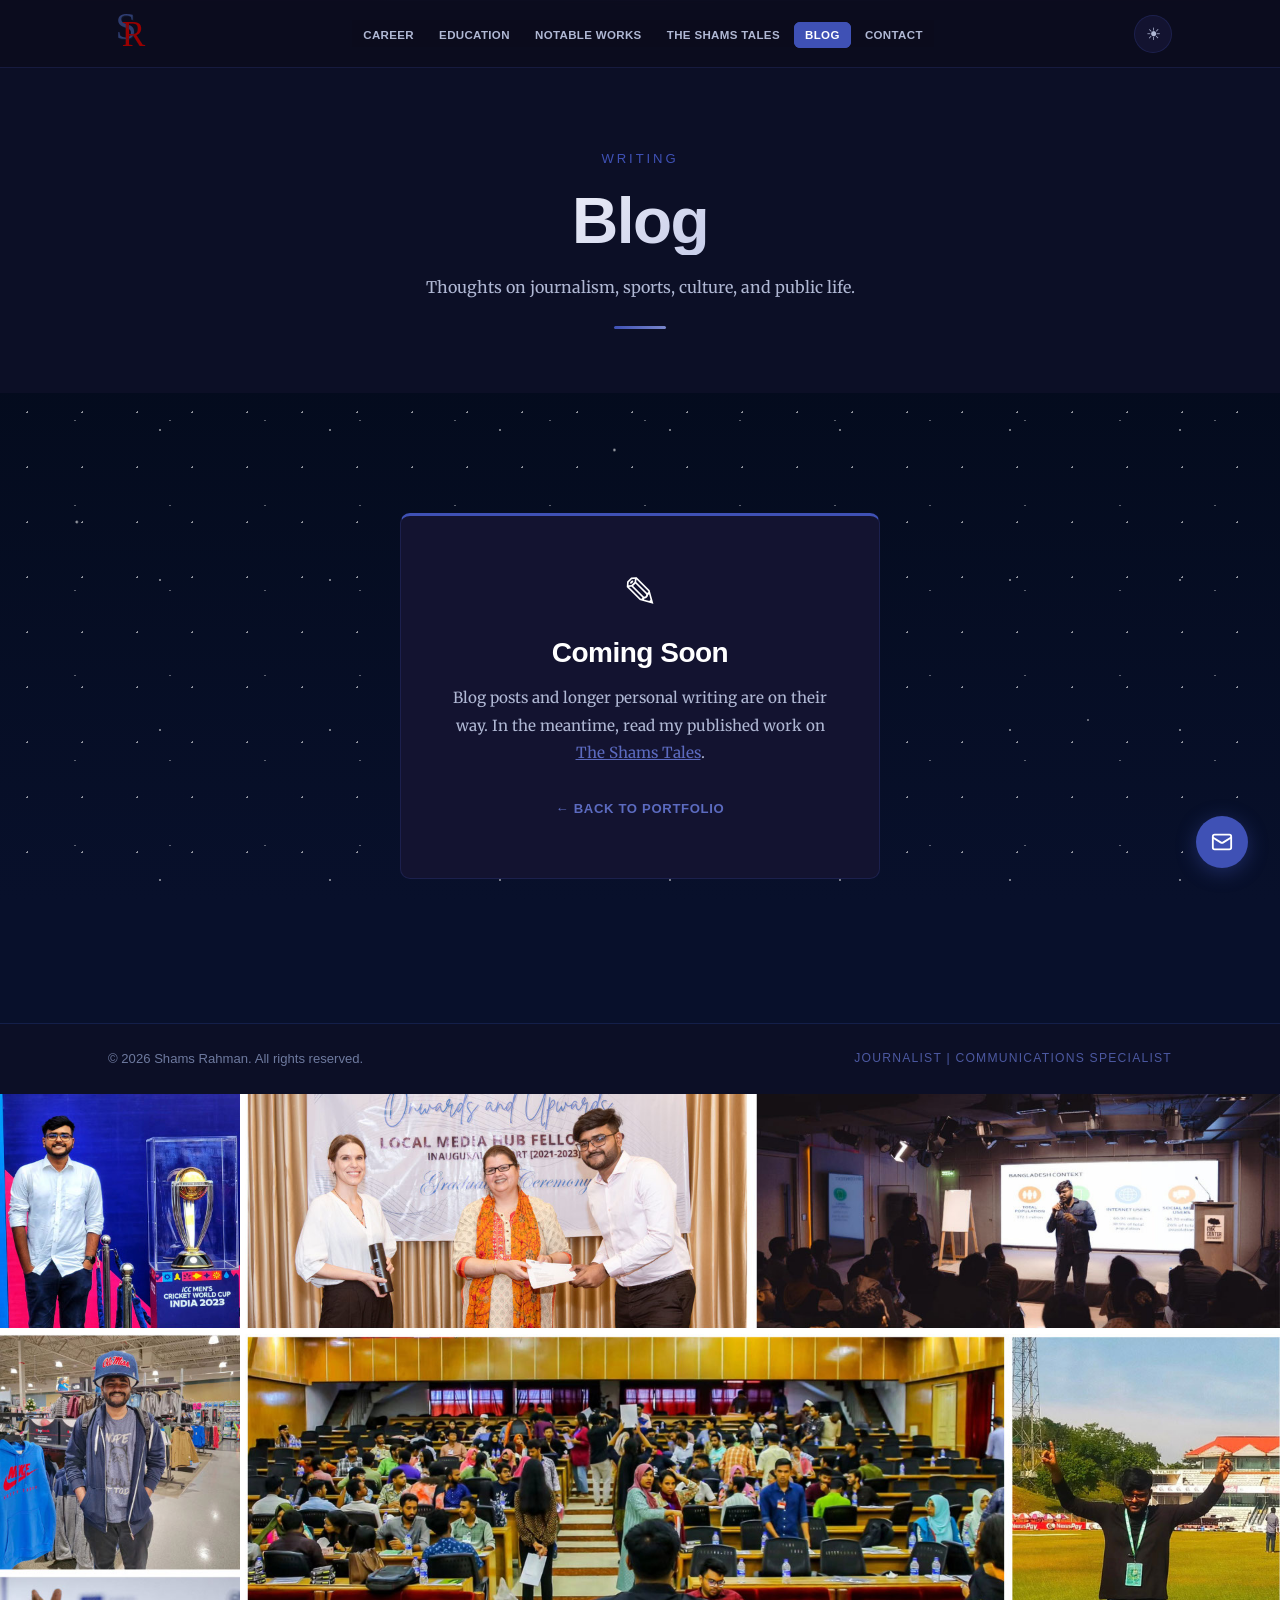
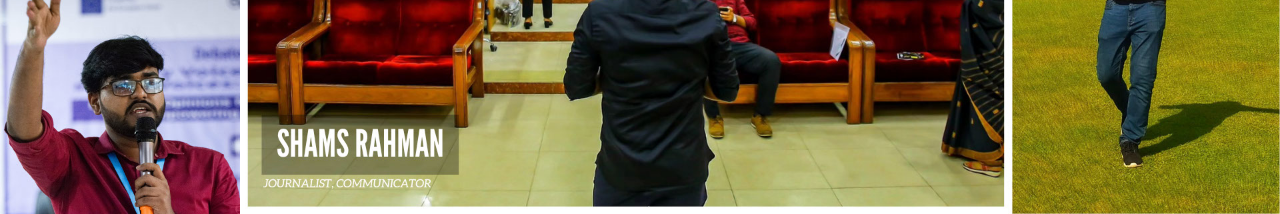
==== blog.html @ b9ab9bfa "Add files via upload" ====
<!DOCTYPE html>
<html lang="en" data-theme="dark">
<head>
  <meta charset="UTF-8" />
  <meta name="viewport" content="width=device-width, initial-scale=1.0" />
  <title>Blog — Shams Rahman</title>
  <link rel="preconnect" href="https://fonts.googleapis.com">
  <link rel="preconnect" href="https://fonts.gstatic.com" crossorigin>
  <link href="https://fonts.googleapis.com/css2?family=Merriweather:ital,wght@0,300;0,400;0,700;0,900;1,400&display=swap" rel="stylesheet">
  <link rel="icon" href="Shams Logo.png" />
  <link rel="stylesheet" href="style.css" />
  <style>
    /* ── Page-specific styles ─────────────────────────────── */
    .page-hero {
      padding:    calc(var(--header-h) + 5rem) 0 4rem;
      text-align: center;
      position:   relative;
    }

    .page-hero__eyebrow {
      font-family:    var(--font-caption);
      font-size:      0.82rem;
      letter-spacing: 0.22em;
      text-transform: uppercase;
      color:          var(--blue);
      margin-bottom:  1.1rem;
    }

    .page-hero__title {
      font-family:    var(--font-heading);
      font-size:      clamp(2.4rem, 5vw, 4rem);
      font-weight:    700;
      letter-spacing: -1.5px;
      line-height:    1.05;
      margin-bottom:  1.1rem;
      background:     linear-gradient(135deg, #ffffff 30%, var(--blue-lighter) 100%);
      -webkit-background-clip: text;
      -webkit-text-fill-color: transparent;
      background-clip: text;
    }
    [data-theme="light"] .page-hero__title {
      background:     linear-gradient(135deg, #0D0E1F 35%, var(--blue-dark) 100%);
      -webkit-background-clip: text;
      -webkit-text-fill-color: transparent;
      background-clip: text;
    }

    .page-hero__sub {
      font-family: var(--font-body);
      font-size:   clamp(0.9rem, 1.4vw, 1rem);
      color:       var(--text-2);
      max-width:   520px;
      margin:      0 auto;
      line-height: 1.85;
    }

    .page-hero__rule {
      width:         52px;
      height:        3px;
      background:    linear-gradient(90deg, var(--blue), var(--blue-lighter));
      border-radius: 2px;
      margin:        1.5rem auto 0;
    }

    /* ── Coming Soon card ─────────────────────────────────── */
    .coming-soon-section {
      padding-bottom: 7rem;
    }

    .coming-soon-wrap {
      display:         flex;
      justify-content: center;
      padding:         2rem 0;
    }

    .coming-soon-card {
      text-align:    center;
      max-width:     480px;
      width:         100%;
      padding:       3.5rem 2.5rem;
      background:    var(--bg-card);
      border:        1px solid var(--border);
      border-top:    3px solid var(--blue);
      border-radius: var(--radius);
      transition:    border-color var(--transition), box-shadow 0.2s;
    }
    .coming-soon-card:hover {
      border-color: var(--border-hover);
      box-shadow:   var(--shadow-blue);
    }

    .coming-soon__icon {
      font-size:     2.6rem;
      display:       block;
      margin-bottom: 1.4rem;
      line-height:   1;
    }

    .coming-soon-card h2 {
      font-family:   var(--font-heading);
      font-size:     1.75rem;
      font-weight:   700;
      letter-spacing: -0.5px;
      color:         var(--text);
      margin-bottom: 0.9rem;
    }

    .coming-soon-card p {
      font-family: var(--font-body);
      font-size:   0.95rem;
      color:       var(--text-2);
      line-height: 1.8;
      margin-bottom: 0;
    }

    .coming-soon__back {
      display:        inline-flex;
      align-items:    center;
      gap:            0.4rem;
      margin-top:     2rem;
      font-family:    var(--font-caption);
      font-size:      0.82rem;
      font-weight:    600;
      letter-spacing: 0.05em;
      text-transform: uppercase;
      color:          var(--blue-light);
      text-decoration: none;
      transition:     color var(--transition), gap 0.2s;
    }
    .coming-soon__back:hover {
      color: var(--blue-lighter);
      gap:   0.65rem;
    }
  </style>
</head>
<body>

  <!-- ══════════════════════════════════════════════════
       HEADER
  ══════════════════════════════════════════════════ -->
  <header class="header" id="header">
    <div class="header__inner">

      <a href="index.html" class="header__logo-link">
        <img src="SRLOGO.svg" alt="Shams Rahman Logo" class="header__logo-img" />
      </a>

      <nav class="nav" id="nav" aria-label="Primary navigation">
        <ul class="nav__list">
          <li><a href="index.html#career"    class="nav__btn">Career</a></li>
          <li><a href="index.html#education" class="nav__btn">Education</a></li>
          <li><a href="index.html#works"     class="nav__btn">Notable works</a></li>
          <li><a href="shams-tales.html"     class="nav__btn">The Shams Tales</a></li>
          <li><a href="blog.html"            class="nav__btn nav__btn--accent">Blog</a></li>
          <li><a href="index.html#contact"   class="nav__btn">Contact</a></li>
        </ul>
      </nav>

      <div class="header__end">
        <button class="theme-toggle" id="themeToggle" aria-label="Toggle light/dark mode">
          <span class="theme-toggle__sun"  aria-hidden="true">&#9728;</span>
          <span class="theme-toggle__moon" aria-hidden="true">&#9790;</span>
        </button>
        <button class="nav-burger" id="navBurger" aria-label="Toggle navigation" aria-expanded="false">
          <span></span><span></span><span></span>
        </button>
      </div>

    </div>
  </header>

  <main>

    <!-- ══════════════════════════════════════════════════
         PAGE HERO
    ══════════════════════════════════════════════════ -->
    <section class="section section--alt page-hero" id="page-top">
      <div class="container">
        <p class="page-hero__eyebrow">Writing</p>
        <h1 class="page-hero__title">Blog</h1>
        <p class="page-hero__sub">
          Thoughts on journalism, sports, culture, and public life.
        </p>
        <div class="page-hero__rule"></div>
      </div>
    </section>

    <!-- ══════════════════════════════════════════════════
         COMING SOON
    ══════════════════════════════════════════════════ -->
    <section class="section coming-soon-section">
      <div class="container">

        <div class="coming-soon-wrap">
          <div class="coming-soon-card">
            <span class="coming-soon__icon">&#9998;</span>
            <h2>Coming Soon</h2>
            <p>
              Blog posts and longer personal writing are on their way.
              In the meantime, read my published work on
              <a href="shams-tales.html" style="color: var(--blue-light); text-decoration: underline;">The Shams Tales</a>.
            </p>
            <a href="index.html" class="coming-soon__back">&#8592; Back to Portfolio</a>
          </div>
        </div>

      </div>
    </section>

  </main>

  <!-- ══════════════════════════════════════════════════
       FOOTER
  ══════════════════════════════════════════════════ -->
  <footer class="footer">

    <div class="footer__bar">
      <div class="container footer__inner">
        <p class="footer__copy">&copy; <span id="year"></span> Shams Rahman. All rights reserved.</p>
        <p class="footer__tagline">Journalist | Communications Specialist</p>
      </div>
    </div>

    <div class="footer-banner">
      <img src="Footerimage.jpg" alt="" class="footer-banner__img" role="presentation" />
    </div>

  </footer>

  <!-- Floating Contact Button -->
  <a href="index.html#contact" class="fab-contact" aria-label="Go to Contact section">
    <svg xmlns="http://www.w3.org/2000/svg" width="22" height="22" viewBox="0 0 24 24" fill="none" stroke="currentColor" stroke-width="2" stroke-linecap="round" stroke-linejoin="round" aria-hidden="true">
      <rect x="2" y="4" width="20" height="16" rx="2"/>
      <path d="m22 7-8.97 5.7a1.94 1.94 0 0 1-2.06 0L2 7"/>
    </svg>
  </a>

  <script src="script.js"></script>
</body>
</html>
---- style.css ----
/* ================================================================
   CSS Custom Properties — LIGHT MODE DEFAULT
   ================================================================ */
:root {
  --bg:            #F4F6FF;
  --bg-alt:        #ECEEF8;
  --bg-card:       #FFFFFF;
  --bg-card-hover: #EEF1FF;

  --text:          #0D0E1F;
  --text-2:        #2B2E52;
  --text-3:        #565A88;
  --text-muted:    #8E92BB;

  --border:        rgba(63, 81, 181, 0.16);
  --border-hover:  rgba(63, 81, 181, 0.40);
  --shadow:        0 8px 32px rgba(0, 0, 0, 0.08);
  --shadow-blue:   0 4px 20px rgba(63, 81, 181, 0.16);

  --blue:          #3F51B5;
  --blue-light:    #5C6BC0;
  --blue-lighter:  #7986CB;
  --blue-dark:     #283593;
  --blue-dim:      rgba(63, 81, 181, 0.08);
  --blue-glow:     rgba(63, 81, 181, 0.16);

  --font-heading:  'Grandview', Arial, sans-serif;
  --font-body:     'Merriweather', serif;
  --font-caption:  'Aptos Display', 'Segoe UI', Arial, sans-serif;

  --header-h:      68px;
  --radius:        10px;
  --radius-sm:     6px;
  --transition:    0.25s ease;
  --max-w:         1120px;
}

/* ================================================================
   DARK MODE overrides
   ================================================================ */
[data-theme="dark"] {
  --bg:            #0d0d1e;
  --bg-alt:        #0c0f26;
  --bg-card:       #131330;
  --bg-card-hover: #181845;
  --text:          #FFFFFF;
  --text-2:        #B0B8D4;
  --text-3:        #6E7A9F;
  --text-muted:    #4A5270;
  --border:        rgba(63, 81, 181, 0.22);
  --border-hover:  rgba(63, 81, 181, 0.55);
  --shadow:        0 8px 32px rgba(0, 0, 0, 0.5);
  --shadow-blue:   0 4px 24px rgba(63, 81, 181, 0.3);
  --blue-dim:      rgba(63, 81, 181, 0.18);
  --blue-glow:     rgba(63, 81, 181, 0.35);
}

[data-theme="dark"] body {
  /* Dark mode: starry night */
  background-color: #08102B;
  background-image:
    /* Accent stars — larger, slightly softer glows */
    radial-gradient(circle 2.5px at 20% 15%,   rgba(255, 255, 255, 0.95) 0%, transparent 100%),
    radial-gradient(circle 2px   at 78%  8%,   rgba(255, 255, 255, 0.90) 0%, transparent 100%),
    radial-gradient(circle 3px   at 55% 70%,   rgba(255, 255, 255, 0.92) 0%, transparent 100%),
    radial-gradient(circle 2px   at 91% 40%,   rgba(255, 255, 255, 0.82) 0%, transparent 100%),
    radial-gradient(circle 2.5px at 38% 88%,   rgba(255, 255, 255, 0.87) 0%, transparent 100%),
    radial-gradient(circle 2px   at  6% 58%,   rgba(255, 255, 255, 0.78) 0%, transparent 100%),
    radial-gradient(circle 1.5px at 64% 32%,   rgba(255, 255, 255, 0.72) 0%, transparent 100%),
    radial-gradient(circle 2px   at 48% 50%,   rgba(255, 255, 255, 0.76) 0%, transparent 100%),
    radial-gradient(circle 1.5px at 85% 80%,   rgba(255, 255, 255, 0.70) 0%, transparent 100%),
    radial-gradient(circle 2px   at 30% 42%,   rgba(255, 255, 255, 0.68) 0%, transparent 100%),
    /* Star field — layer A: fine, dense */
    radial-gradient(rgba(255, 255, 255, 0.55) 1px,   transparent 1px),
    /* Star field — layer B: medium spacing, offset */
    radial-gradient(rgba(255, 255, 255, 0.35) 1px,   transparent 1px),
    /* Star field — layer C: coarse, slightly brighter dots */
    radial-gradient(rgba(255, 255, 255, 0.45) 1.5px, transparent 1.5px),
    /* Deep space base: pure black at top → midnight blue at bottom */
    linear-gradient(180deg, #000000 0%, #030a1a 28%, #08102B 100%);
  background-size:
    /* Accent stars — each fills the full viewport (one star per layer) */
    100% 100%, 100% 100%, 100% 100%, 100% 100%, 100% 100%,
    100% 100%, 100% 100%, 100% 100%, 100% 100%, 100% 100%,
    /* Star field tile sizes */
    55px 55px,
    95px 85px,
    170px 150px,
    /* Base */
    100% 100%;
  background-position:
    0 0, 0 0, 0 0, 0 0, 0 0,
    0 0, 0 0, 0 0, 0 0, 0 0,
    0 0,
    28px 38px,
    75px 55px,
    0 0;
  background-attachment: fixed;
  color: #FFFFFF;
}

[data-theme="dark"] .header {
  background: rgba(13, 13, 30, 0.92);
}
[data-theme="dark"] .header.scrolled {
  box-shadow: 0 2px 30px rgba(0, 0, 0, 0.6);
}
[data-theme="dark"] .section--alt::before { opacity: 0.5; }
[data-theme="dark"] .career-card__org  { color: var(--blue-lighter); }
[data-theme="dark"] .hero h1 {
  background: linear-gradient(135deg, #ffffff 30%, var(--blue-lighter) 100%);
  -webkit-background-clip: text;
  -webkit-text-fill-color: transparent;
  background-clip: text;
}
[data-theme="dark"] .nav__btn:hover { color: var(--blue-lighter); }
[data-theme="dark"] .skill-tag { color: var(--blue-lighter); }
[data-theme="dark"] .work-card__link:hover { color: #fff; }
[data-theme="dark"] .hero__photo-wrap::before {
  background: linear-gradient(to right, #000000 0%, rgba(0, 0, 0, 0) 60%);
}

/* Dark mode mobile nav */
[data-theme="dark"] .nav {
  background: rgba(12, 12, 28, 0.97);
}

/* Toggle icons: light default shows moon, dark shows sun */
.theme-toggle__sun  { display: none; }
.theme-toggle__moon { display: block; }
[data-theme="dark"] .theme-toggle__sun  { display: block; }
[data-theme="dark"] .theme-toggle__moon { display: none; }

/* ================================================================
   Reset & Base
   ================================================================ */
*, *::before, *::after { box-sizing: border-box; margin: 0; padding: 0; }

html {
  font-size: 16px;
  scroll-behavior: smooth;
  scroll-padding-top: var(--header-h);
}

body {
  font-family:            var(--font-body);
  /* Light mode: clouds and sunlight */
  background-color:       #E0F7FA;
  background-image:
    /* Warm sunlight accent radiating from upper right */
    radial-gradient(ellipse 80% 55% at 88% -8%,    rgba(255, 253, 231, 0.80) 0%, transparent 55%),
    /* Cloud 1 — upper left */
    radial-gradient(ellipse 62% 42% at 16% 26%,    rgba(255, 255, 255, 0.96) 0%, rgba(255, 255, 255, 0) 68%),
    /* Cloud 2 — upper centre-right */
    radial-gradient(ellipse 52% 36% at 68% 16%,    rgba(255, 255, 255, 0.92) 0%, rgba(255, 255, 255, 0) 65%),
    /* Cloud 3 — mid right */
    radial-gradient(ellipse 58% 38% at 90% 48%,    rgba(255, 255, 255, 0.86) 0%, rgba(255, 255, 255, 0) 62%),
    /* Cloud 4 — lower centre */
    radial-gradient(ellipse 55% 38% at 44% 70%,    rgba(255, 255, 255, 0.82) 0%, rgba(255, 255, 255, 0) 62%),
    /* Cloud 5 — lower left */
    radial-gradient(ellipse 46% 32% at 10% 78%,    rgba(255, 255, 255, 0.76) 0%, rgba(255, 255, 255, 0) 60%),
    /* Base sky gradient: white → warm gold → airy cyan */
    linear-gradient(180deg, #FFFFFF 0%, #FFFDE7 22%, #EBF5FD 62%, #E0F7FA 100%);
  background-attachment:  fixed;
  color:                  var(--text);
  line-height:            1.7;
  overflow-x:             hidden;
  -webkit-font-smoothing: antialiased;
  transition: background 0.3s ease-in-out, color 0.3s ease;
}

h1, h2, h3, h4, h5, h6 {
  font-family: var(--font-heading);
  line-height: 1.2;
  color: var(--text);
}

figcaption, .caption { font-family: var(--font-caption); }

a { color: inherit; text-decoration: none; }
ul { list-style: none; }
img { max-width: 100%; display: block; }
button { cursor: pointer; border: none; background: none; font-family: inherit; }
input, textarea, select { font-family: inherit; }

.container {
  max-width: var(--max-w);
  margin: 0 auto;
  padding: 0 1.75rem;
}

/* ================================================================
   Header
   ================================================================ */
.header {
  position:        fixed;
  top: 0; left: 0; right: 0;
  z-index:         200;
  height:          var(--header-h);
  background:      rgba(244, 246, 255, 0.94);
  backdrop-filter: blur(14px);
  -webkit-backdrop-filter: blur(14px);
  border-bottom:   1px solid var(--border);
  transition: background 0.3s ease, border-color var(--transition), box-shadow var(--transition);
}

.header.scrolled {
  border-bottom-color: var(--blue-dim);
  box-shadow: 0 2px 24px rgba(0, 0, 0, 0.08);
}

.header__inner {
  max-width: var(--max-w);
  margin:    0 auto;
  padding:   0 1.75rem;
  height:    100%;
  display:   flex;
  align-items: center;
  justify-content: space-between;
  gap: 0.75rem;
}

.header__logo-link {
  flex-shrink: 0;
  display:     flex;
  align-items: center;
}

.header__logo-img {
  height:     44px;
  width:      auto;
  object-fit: contain;
  display:    block;
}

/* Nav */
.nav__list {
  display:     flex;
  align-items: center;
  gap:         0.15rem;
  flex-wrap:   nowrap;
}

.nav__btn {
  font-family:    var(--font-heading);
  font-size:      0.72rem;
  font-weight:    600;
  letter-spacing: 0.03em;
  text-transform: uppercase;
  color:          var(--text-2);
  padding:        0.38rem 0.65rem;
  border-radius:  var(--radius-sm);
  border:         1px solid transparent;
  transition:     color var(--transition), background var(--transition),
                  border-color var(--transition), transform 0.15s;
  white-space:    nowrap;
}

.nav__btn:hover {
  color:        var(--blue-dark);
  background:   var(--blue-dim);
  border-color: var(--border);
  transform:    translateY(-1px);
}

.nav__btn--accent {
  color:        #fff;
  background:   var(--blue);
  border-color: var(--blue);
}
.nav__btn--accent:hover {
  background:   var(--blue-light);
  border-color: var(--blue-light);
  color:        #fff;
}

.nav__btn--resume {
  color:        var(--blue-dark);
  border-color: var(--blue);
}
.nav__btn--resume:hover {
  background:   var(--blue);
  color:        #fff;
  border-color: var(--blue);
}

.header__end {
  display:     flex;
  align-items: center;
  gap:         0.5rem;
  flex-shrink: 0;
}

/* Theme toggle */
.theme-toggle {
  width:           38px; height: 38px;
  border-radius:   50%;
  display:         flex;
  align-items:     center;
  justify-content: center;
  background:      var(--bg-card);
  border:          1px solid var(--border);
  font-size:       1.05rem;
  color:           var(--text-2);
  transition:      background var(--transition), border-color var(--transition),
                   color var(--transition), transform 0.2s;
  flex-shrink:     0;
}
.theme-toggle:hover {
  background:   var(--blue-dim);
  border-color: var(--border-hover);
  color:        var(--blue);
  transform:    rotate(22deg) scale(1.05);
}

/* Burger */
.nav-burger {
  display:         none;
  flex-direction:  column;
  gap:             5px;
  width:           36px; height: 36px;
  justify-content: center;
  align-items:     center;
  border-radius:   var(--radius-sm);
  border:          1px solid var(--border);
}
.nav-burger span {
  display:       block;
  width:         20px; height: 2px;
  background:    var(--text);
  border-radius: 2px;
  transition:    transform 0.25s, opacity 0.25s;
}

/* ================================================================
   Buttons
   ================================================================ */
.btn {
  display:         inline-flex;
  align-items:     center;
  justify-content: center;
  gap:             0.45rem;
  padding:         0.7rem 1.6rem;
  border-radius:   var(--radius-sm);
  font-family:     var(--font-heading);
  font-size:       0.88rem;
  font-weight:     700;
  letter-spacing:  0.04em;
  text-transform:  uppercase;
  transition:      transform 0.15s, box-shadow 0.2s, background var(--transition),
                   color var(--transition), border-color var(--transition);
  white-space:     nowrap;
}

.btn--primary {
  background:   var(--blue);
  color:        #fff;
  border:       2px solid var(--blue);
}
.btn--primary:hover {
  background:   var(--blue-light);
  border-color: var(--blue-light);
  transform:    translateY(-2px);
  box-shadow:   var(--shadow-blue);
}

.btn--outline {
  background:   transparent;
  color:        var(--blue-dark);
  border:       2px solid var(--blue);
}
.btn--outline:hover {
  background:   var(--blue);
  color:        #fff;
  border-color: var(--blue);
  transform:    translateY(-2px);
}

.btn--large { padding: 0.85rem 2.2rem; font-size: 0.95rem; }
.btn--full  { width: 100%; justify-content: center; }

/* ================================================================
   Sections — shared
   ================================================================ */
.section {
  padding:  5.5rem 0;
  position: relative;
}

.section--alt { background: var(--bg-alt); }

.section--alt::before {
  content:  '';
  position: absolute;
  top: 0; left: 0; right: 0;
  height:   1px;
  background: linear-gradient(90deg, transparent, var(--blue), transparent);
  opacity:  0.3;
}

.section__title {
  font-family:    var(--font-heading);
  font-size:      clamp(1.5rem, 2.5vw, 2rem);
  font-weight:    700;
  letter-spacing: -0.3px;
  color:          var(--text);
  margin-bottom:  0.6rem;
}

.section__rule {
  width:         52px;
  height:        3px;
  background:    linear-gradient(90deg, var(--blue), var(--blue-lighter));
  border-radius: 2px;
  margin-bottom: 2.8rem;
}

.section__sub {
  font-family:   var(--font-body);
  font-size:     1rem;
  color:         var(--text-2);
  margin-top:    -1.8rem;
  margin-bottom: 2.5rem;
}

/* ================================================================
   Hero — text left | photo right with gradient blend
   ================================================================ */
.hero {
  min-height:   100vh;
  display:      flex;
  align-items:  stretch;
  position:     relative;
  overflow:     hidden;
}

.hero__overlay {
  position:         absolute;
  inset:            0;
  background-image: radial-gradient(rgba(63, 81, 181, 0.10) 1px, transparent 1px);
  background-size:  36px 36px;
  pointer-events:   none;
  z-index:          0;
  mask-image:       radial-gradient(ellipse 80% 80% at 30% 50%, black 40%, transparent 100%);
  -webkit-mask-image: radial-gradient(ellipse 80% 80% at 30% 50%, black 40%, transparent 100%);
}

.hero__layout {
  display:     grid;
  grid-template-columns: 1fr 1fr;
  width:       100%;
  align-items: center;
  min-height:  100vh;
  position:    relative;
  z-index:     1;
}

.hero__content-area {
  padding: calc(var(--header-h) + 3rem) 2.5rem 4rem 5%;
  display: flex;
  align-items: center;
  justify-content: flex-start;
  min-height: 100vh;
}

.hero__content {
  max-width: 520px;
  width:     100%;
}

.hero__eyebrow {
  font-family:    var(--font-caption);
  font-size:      0.82rem;
  letter-spacing: 0.22em;
  text-transform: uppercase;
  color:          var(--blue);
  margin-bottom:  1.2rem;
}

.hero h1 {
  font-family:    var(--font-heading);
  font-size:      clamp(2.8rem, 5vw, 4.5rem);
  font-weight:    700;
  letter-spacing: -2px;
  line-height:    1;
  margin-bottom:  0.5rem;
  background:     linear-gradient(135deg, #0D0E1F 35%, var(--blue-dark) 100%);
  -webkit-background-clip: text;
  -webkit-text-fill-color: transparent;
  background-clip: text;
}

.hero h2 {
  font-family:    var(--font-heading);
  font-size:      clamp(0.85rem, 1.5vw, 1rem);
  font-weight:    400;
  letter-spacing: 0.12em;
  text-transform: uppercase;
  color:          var(--blue-light);
  margin-bottom:  1.8rem;
}

.hero__bio {
  font-family: var(--font-body);
  font-size:   clamp(0.9rem, 1.2vw, 0.97rem);
  color:       var(--text-2);
  line-height: 1.85;
  margin:      0 0 2.5rem;
}

.hero__cta {
  display:  flex;
  gap:      1rem;
  flex-wrap: wrap;
}

[data-theme="dark"] .hero__cta .btn--outline {
  color:        #FFFFFF;
  border-color: rgba(255, 255, 255, 0.65);
}
[data-theme="dark"] .hero__cta .btn--outline:hover {
  background:   rgba(255, 255, 255, 0.15);
  color:        #FFFFFF;
  border-color: #FFFFFF;
  transform:    translateY(-2px);
}

/* Photo side with gradient blend */
.hero__photo-wrap {
  position:    relative;
  overflow:    hidden;
  align-self:  stretch;
  min-height:  100vh;
}

.hero__photo-wrap::before {
  content:  '';
  position: absolute;
  inset:    0;
  background: linear-gradient(to right, #FFFFFF 0%, rgba(255, 255, 255, 0) 60%);
  z-index:  1;
  pointer-events: none;
}

.hero__photo {
  width:           100%;
  height:          100%;
  object-fit:      cover;
  object-position: center top;
  display:         block;
}

.hero__scroll-hint {
  position:  absolute;
  bottom:    2rem; left: 25%;
  transform: translateX(-50%);
  z-index:   2;
}
.hero__scroll-hint span {
  display:       block;
  width:         22px; height: 22px;
  border-right:  2px solid var(--blue);
  border-bottom: 2px solid var(--blue);
  transform:     rotate(45deg);
  animation:     scrollBounce 1.6s ease-in-out infinite;
  opacity:       0.6;
}
@keyframes scrollBounce {
  0%,100% { transform: rotate(45deg) translateY(0);   opacity: 0.6; }
  50%     { transform: rotate(45deg) translateY(6px); opacity: 0.3; }
}

/* ================================================================
   Career — Carousel
   ================================================================ */
.career-carousel-wrap {
  position:    relative;
  display:     flex;
  align-items: stretch;
  gap:         0.75rem;
}

/* Career cards show 3 per view */
.career-carousel-wrap .carousel-card {
  flex: 0 0 calc((100% - 3rem) / 3);
}

.career-card {
  background:    var(--bg-card);
  border:        1px solid var(--border);
  border-top:    4px solid var(--blue);
  border-radius: var(--radius);
  padding:       2rem 2rem 2rem 2rem;
  display:       flex;
  flex-direction: column;
  gap:           0.4rem;
  transition:    background var(--transition), border-color var(--transition),
                 transform 0.2s, box-shadow 0.2s;
  height:        100%;
}
.career-card:hover {
  background:   var(--bg-card-hover);
  border-color: var(--border-hover);
  transform:    translateY(-4px);
  box-shadow:   var(--shadow-blue);
}

/* Distinct accent color on top edge per card */
#careerTrack .career-card:nth-child(1) { border-top-color: #3F51B5; }
#careerTrack .career-card:nth-child(2) { border-top-color: #059669; }
#careerTrack .career-card:nth-child(3) { border-top-color: #D97706; }
#careerTrack .career-card:nth-child(4) { border-top-color: #DC2626; }
#careerTrack .career-card:nth-child(5) { border-top-color: #7C3AED; }
#careerTrack .career-card:nth-child(6) { border-top-color: #0891B2; }
#careerTrack .career-card:nth-child(7) { border-top-color: #D97706; }
#careerTrack .career-card:nth-child(8) { border-top-color: #CE1126; }
#careerTrack .career-card:nth-child(9) { border-top-color: #059669; }

/* Typography hierarchy: role (largest) → org → years → desc */
.career-card__role {
  font-family:   var(--font-heading);
  font-size:     1.25rem;
  font-weight:   700;
  color:         var(--text);
  line-height:   1.25;
  margin-bottom: 0.35rem;
}

.career-card__org {
  font-family:   var(--font-caption);
  font-size:     0.92rem;
  font-weight:   700;
  color:         #1a237e;
  margin-bottom: 0.3rem;
  letter-spacing: 0.01em;
}

.career-card__years {
  font-family:    var(--font-caption);
  font-size:      0.76rem;
  font-weight:    600;
  color:          var(--blue-light);
  display:        block;
  letter-spacing: 0.06em;
  text-transform: uppercase;
  margin-bottom:  0.85rem;
}

.career-card__desc {
  font-family: var(--font-body);
  font-size:   0.87rem;
  color:       var(--text-2);
  line-height: 1.8;
  flex:        1;
}

/* ================================================================
   About Me — two-column layout
   ================================================================ */
.about-layout {
  display:     grid;
  grid-template-columns: 300px 1fr;
  gap:         3rem;
  align-items: stretch;
}

.about-img-col {
  align-self: stretch;
}

.about-img-wrap {
  position:      relative;
  overflow:      hidden;
  border-radius: var(--radius);
  height:        100%;
}

.about-img-wrap::before {
  content:  '';
  position: absolute;
  inset:    0;
  background: linear-gradient(to right, rgba(236, 238, 248, 0) 35%, #ECEEF8 95%);
  z-index:  1;
  pointer-events: none;
}

[data-theme="dark"] .about-img-wrap::before {
  background: linear-gradient(to right, rgba(12, 15, 38, 0) 35%, #0c0f26 95%);
}

.about-img {
  width:            100%;
  height:           100%;
  object-fit:       cover;
  object-position:  center top;
  display:          block;
}

.about-content-col {
  display:        flex;
  flex-direction: column;
  gap:            2.5rem;
}

.about-text p {
  font-family:   var(--font-body);
  font-size:     1rem;
  line-height:   1.85;
  color:         var(--text);
  margin-bottom: 1.5rem;
  text-align:    justify;
}

.about-text p:last-child { margin-bottom: 0; }

/* Works Appeared In */
.works-appeared {
  padding-top: 2rem;
  border-top:  1px solid var(--border);
}

.works-appeared__title {
  font-family:    var(--font-heading);
  font-size:      0.82rem;
  font-weight:    700;
  letter-spacing: 0.1em;
  text-transform: uppercase;
  color:          var(--text-3);
  margin-bottom:  1.25rem;
  padding-bottom: 0.5rem;
  border-bottom:  2px solid var(--blue-dim);
  display:        inline-block;
}

.works-logos {
  display:     flex;
  flex-wrap:   wrap;
  gap:         1.1rem;
  align-items: center;
}

.works-logo {
  height:     38px;
  width:      auto;
  max-width:  110px;
  object-fit: contain;
  filter:     grayscale(100%);
  opacity:    0.55;
  transition: filter var(--transition), opacity var(--transition), transform 0.2s;
  display:    block;
}

.works-logo:hover {
  filter:    grayscale(0%);
  opacity:   1;
  transform: scale(1.08);
}

/* ================================================================
   Skills — two-column section
   ================================================================ */
.skills-layout {
  display:     grid;
  grid-template-columns: 1fr 1fr;
  gap:         3rem;
  align-items: start;
}

.skills-col__title {
  font-family:    var(--font-heading);
  font-size:      0.82rem;
  font-weight:    700;
  letter-spacing: 0.1em;
  text-transform: uppercase;
  color:          var(--text-3);
  margin-bottom:  1.25rem;
  padding-bottom: 0.6rem;
  border-bottom:  2px solid var(--blue-dim);
}

.skills-grid {
  display:   flex;
  flex-wrap: wrap;
  gap:       0.65rem;
}

.skill-tag {
  font-family:   var(--font-caption);
  font-size:     0.84rem;
  font-weight:   600;
  padding:       0.45rem 1rem;
  border-radius: 999px;
  background:    var(--blue-dim);
  color:         var(--blue-dark);
  border:        1px solid rgba(63, 81, 181, 0.2);
  transition:    background var(--transition), border-color var(--transition), color var(--transition);
}
.skill-tag:hover {
  background:   var(--blue);
  border-color: var(--blue);
  color:        #fff;
}

.skills-lang-list {
  display:        flex;
  flex-direction: column;
  gap:            0.65rem;
}

.skill-lang {
  display:         flex;
  align-items:     center;
  justify-content: space-between;
  padding:         0.7rem 1.1rem;
  background:      var(--bg-card);
  border:          1px solid var(--border);
  border-left:     3px solid var(--blue);
  border-radius:   var(--radius-sm);
  transition:      background var(--transition), border-color var(--transition);
}
.skill-lang:hover {
  background:   var(--bg-card-hover);
  border-color: var(--border-hover);
}

.skill-lang__name {
  font-family: var(--font-caption);
  font-size:   0.92rem;
  font-weight: 700;
  color:       var(--text);
}

.skill-lang__level {
  font-family:    var(--font-caption);
  font-size:      0.73rem;
  font-weight:    600;
  color:          var(--blue-light);
  letter-spacing: 0.08em;
  text-transform: uppercase;
}

/* ================================================================
   Education — [photo left | stacked cards right]
   ================================================================ */
.edu-layout {
  display:     grid;
  grid-template-columns: 360px 1fr;
  gap:         2.5rem;
  align-items: start;
}

.edu-img-col {
  position: sticky;
  top: calc(var(--header-h) + 2rem);
}

.edu-side-photo {
  width:         100%;
  border-radius: var(--radius);
  object-fit:    cover;
  aspect-ratio:  3 / 4;
  border:        2px solid var(--border);
  box-shadow:    var(--shadow);
  background:    var(--blue-dim);
  display:       block;
}

.edu-cards-col {
  display:        flex;
  flex-direction: column;
  gap:            1.5rem;
}

.edu-card {
  display:       flex;
  gap:           1.2rem;
  background:    var(--bg-card);
  border:        1px solid var(--border);
  border-radius: var(--radius);
  padding:       2rem 2.5rem;
  align-items:   flex-start;
  position:      relative;
  overflow:      hidden;
  transition:    background var(--transition), border-color var(--transition), transform 0.2s;
}
.edu-card:hover {
  background:   var(--bg-card-hover);
  border-color: var(--border-hover);
  transform:    translateY(-3px);
  box-shadow:   var(--shadow-blue);
}

.edu-card__body {
  position: relative;
  z-index:  1;
}

/* Watermark pseudo-elements */
.edu-card--ole-miss::after {
  content:             '';
  position:            absolute;
  inset:               0;
  background-image:    url('OleMiss-logo.png');
  background-size:     contain;
  background-repeat:   no-repeat;
  background-position: center;
  opacity:             0.12;
  pointer-events:      none;
  z-index:             0;
}

.edu-card--dhaka::after {
  content:             '';
  position:            absolute;
  inset:               0;
  background-image:    url('UDhaka-logo.png');
  background-size:     contain;
  background-repeat:   no-repeat;
  background-position: center;
  opacity:             0.12;
  pointer-events:      none;
  z-index:             0;
}

/* Ole Miss: cardinal red top + navy left + subtle tint */
.edu-card--ole-miss {
  border-top:  4px solid #CE1126;
  border-left: 4px solid #14213D;
  background:  linear-gradient(135deg, rgba(206, 17, 38, 0.05) 0%, rgba(20, 33, 61, 0.07) 100%);
}
.edu-card--ole-miss .edu-card__badge {
  background: linear-gradient(135deg, #CE1126, #14213D);
}
.edu-card--ole-miss .edu-card__school-tag { color: #CE1126; }
.edu-card--ole-miss .edu-card__dept       { color: #CE1126; }
.edu-card--ole-miss .edu-card__year       { color: #14213D; }
[data-theme="dark"] .edu-card--ole-miss .edu-card__dept { color: #f06070; }
[data-theme="dark"] .edu-card--ole-miss .edu-card__year { color: #7986CB; }

/* University of Dhaka: dark blue tint */
.edu-card--dhaka {
  border-top:  4px solid #003082;
  border-left: 4px solid #001a4d;
  background:  linear-gradient(135deg, rgba(0, 48, 130, 0.06) 0%, rgba(0, 26, 77, 0.09) 100%);
}
.edu-card--dhaka .edu-card__badge {
  background: linear-gradient(135deg, #003082, #001a4d);
}
.edu-card--dhaka .edu-card__school-tag { color: #003082; }
.edu-card--dhaka .edu-card__dept       { color: #003082; }
[data-theme="dark"] .edu-card--dhaka .edu-card__dept { color: #7986CB; }

.edu-card__logo-wrap {
  flex-shrink:     0;
  width:           60px; height: 60px;
  border-radius:   var(--radius-sm);
  overflow:        hidden;
  background:      var(--bg-alt);
  border:          1px solid var(--border);
  display:         flex;
  align-items:     center;
  justify-content: center;
  padding:         4px;
}

.edu-card__logo {
  width:      100%;
  height:     100%;
  object-fit: contain;
  display:    block;
}

.edu-card__body h4 {
  font-family:   var(--font-heading);
  font-size:     1rem;
  font-weight:   700;
  margin-bottom: 0.35rem;
  color:         var(--text);
}

.edu-card__org {
  font-family:   var(--font-caption);
  font-size:     0.85rem;
  color:         var(--text-3);
  margin-bottom: 0.3rem;
}

.edu-card__year {
  font-family:    var(--font-caption);
  font-size:      0.8rem;
  font-weight:    700;
  color:          var(--blue-light);
  letter-spacing: 0.05em;
}

.edu-card__dept {
  font-family:   var(--font-caption);
  font-size:     0.88rem;
  font-weight:   600;
  color:         var(--text-2);
  margin-bottom: 0.15rem;
}

.edu-card__subdept {
  font-family:   var(--font-caption);
  font-size:     0.82rem;
  color:         var(--text-3);
  margin-bottom: 0.15rem;
}

.edu-card__thesis {
  font-family:  var(--font-body);
  font-size:    0.80rem;
  font-style:   italic;
  color:        var(--text-3);
  line-height:  1.55;
  margin-top:   0.85rem;
  padding-top:  0.85rem;
  border-top:   1px solid var(--border);
}

.edu-card__school-tag {
  font-family:    var(--font-caption);
  font-size:      0.78rem;
  font-weight:    700;
  letter-spacing: 0.06em;
  text-transform: uppercase;
}

/* ================================================================
   Awards — 3-column [larger photo | list | larger photo]
   ================================================================ */
.awards-layout {
  display:     grid;
  grid-template-columns: 1.5fr 1fr 1.5fr;
  gap:         2rem;
  align-items: center;
}

.awards-photo-wrap { position: relative; }

.awards-photo {
  width:         100%;
  border-radius: var(--radius);
  object-fit:    cover;
  aspect-ratio:  4 / 5;
  min-height:    320px;
  border:        1px solid var(--border);
  box-shadow:    var(--shadow);
  transition:    transform 0.3s, box-shadow 0.3s;
  background:    var(--bg-card);
}
.awards-photo-wrap:hover .awards-photo {
  transform:  translateY(-4px);
  box-shadow: var(--shadow-blue);
}

.awards-center {
  display:         flex;
  flex-direction:  column;
  align-items:     center;
  justify-content: center;
  text-align:      center;
}

.awards-list {
  width:          100%;
  display:        flex;
  flex-direction: column;
  gap:            0.9rem;
}

.awards-list li {
  font-family:   var(--font-heading);
  font-size:     0.94rem;
  font-weight:   600;
  color:         #FFFFFF;
  padding:       1.2rem 1.5rem;
  border-radius: var(--radius);
  text-align:    center;
  transition:    transform 0.2s, box-shadow 0.2s;
}
.awards-list li:hover {
  transform:  translateY(-3px);
  box-shadow: 0 8px 24px rgba(0, 0, 0, 0.3);
}

.awards-list li:nth-child(1) { background: #0B1437; }
.awards-list li:nth-child(2) { background: #1B2A3B; }
.awards-list li:nth-child(3) { background: #1C1C2E; }
.awards-list li:nth-child(4) { background: #1A1035; }

.awards-list__icon { display: none; }

/* ================================================================
   Fellowship — [stacked cards left | photo right]
   ================================================================ */
.fellowship-layout {
  display:     grid;
  grid-template-columns: 1fr 280px;
  gap:         2.5rem;
  align-items: start;
}

.fellowship-cards-col {
  display:        flex;
  flex-direction: column;
  gap:            1.5rem;
}

.fellowship-img-col {
  position: sticky;
  top: calc(var(--header-h) + 2rem);
}

.fellowship-side-img {
  width:         100%;
  border-radius: var(--radius);
  object-fit:    cover;
  aspect-ratio:  3 / 4;
  border:        2px solid var(--border);
  box-shadow:    var(--shadow);
  background:    var(--blue-dim);
  display:       block;
}

.fellowship-card {
  background:    var(--bg-card);
  border:        1px solid var(--border);
  border-left:   3px solid var(--blue);
  border-radius: var(--radius);
  padding:       1.5rem 1.5rem 1.5rem 1.8rem;
  transition:    background var(--transition), border-color var(--transition), transform 0.2s;
}
.fellowship-card:hover {
  background:        var(--bg-card-hover);
  border-color:      var(--border-hover);
  border-left-color: var(--blue-light);
  transform:         translateY(-3px);
  box-shadow:        var(--shadow-blue);
}

.fellowship-card__year {
  font-family:    var(--font-caption);
  font-size:      0.75rem;
  letter-spacing: 0.12em;
  text-transform: uppercase;
  color:          var(--blue-light);
  display:        block;
  margin-bottom:  0.5rem;
}

.fellowship-card h4 {
  font-family:   var(--font-heading);
  font-size:     1rem;
  font-weight:   700;
  color:         var(--text);
  margin-bottom: 0.3rem;
}

.fellowship-card__org {
  font-family:   var(--font-caption);
  font-size:     0.83rem;
  color:         var(--blue-light);
  margin-bottom: 0.6rem;
}

.fellowship-card__desc {
  font-family: var(--font-body);
  font-size:   0.85rem;
  color:       var(--text-2);
  line-height: 1.65;
}

/* ================================================================
   Published Work — Carousel
   ================================================================ */
.work-card--blue   { --card-c: #3F51B5; --card-c-bg: rgba(63,  81, 181, 0.13); --card-c-border: rgba(63, 81, 181, 0.40); }
.work-card--amber  { --card-c: #D97706; --card-c-bg: rgba(217, 119,  6, 0.13); --card-c-border: rgba(217, 119, 6, 0.40); }
.work-card--emerald{ --card-c: #059669; --card-c-bg: rgba(5,  150, 105, 0.13); --card-c-border: rgba(5, 150, 105, 0.40); }
.work-card--coral  { --card-c: #DC2626; --card-c-bg: rgba(220,  38,  38, 0.13); --card-c-border: rgba(220, 38, 38, 0.40); }
.work-card--violet { --card-c: #7C3AED; --card-c-bg: rgba(124,  58, 237, 0.13); --card-c-border: rgba(124, 58, 237, 0.40); }
.work-card--teal   { --card-c: #0891B2; --card-c-bg: rgba(8,  145, 178, 0.13); --card-c-border: rgba(8, 145, 178, 0.40); }

[data-theme="dark"] .work-card--blue   { --card-c: #7986CB; --card-c-bg: rgba(63,81,181,0.15); }
[data-theme="dark"] .work-card--amber  { --card-c: #FBBF24; --card-c-bg: rgba(251,191,36,0.12); }
[data-theme="dark"] .work-card--emerald{ --card-c: #34D399; --card-c-bg: rgba(52,211,153,0.12); }
[data-theme="dark"] .work-card--coral  { --card-c: #F87171; --card-c-bg: rgba(248,113,113,0.12); }
[data-theme="dark"] .work-card--violet { --card-c: #A78BFA; --card-c-bg: rgba(167,139,250,0.12); }
[data-theme="dark"] .work-card--teal   { --card-c: #22D3EE; --card-c-bg: rgba(34,211,238,0.12); }

.carousel-wrap {
  position:    relative;
  display:     flex;
  align-items: stretch;
  gap:         0.75rem;
}

.carousel-viewport {
  flex:     1;
  overflow: hidden;
}

.carousel-track {
  display:      flex;
  align-items:  stretch;
  gap:          1.5rem;
  transition:   transform 0.45s cubic-bezier(0.25, 0.46, 0.45, 0.94);
  will-change:  transform;
}

.carousel-card {
  flex:      0 0 calc((100% - 3rem) / 3);
  min-width: 0;
  display:   flex;
}

.carousel-btn {
  flex-shrink:     0;
  width:           44px; height: 44px;
  border-radius:   50%;
  background:      var(--bg-card);
  border:          1px solid var(--border);
  color:           var(--text-2);
  font-size:       1.1rem;
  display:         flex;
  align-items:     center;
  justify-content: center;
  cursor:          pointer;
  align-self:      center;
  transition:      background var(--transition), border-color var(--transition),
                   color var(--transition), transform 0.15s;
  box-shadow:      var(--shadow);
}
.carousel-btn:hover {
  background:   var(--blue);
  border-color: var(--blue);
  color:        #fff;
  transform:    scale(1.08);
}
.carousel-btn--hidden {
  visibility:     hidden;
  pointer-events: none;
}

.work-card {
  --card-c:        var(--blue);
  --card-c-bg:     var(--blue-dim);
  --card-c-border: var(--border-hover);

  background:      var(--card-c-bg);
  border:          1px solid var(--card-c-border);
  border-left:     4px solid var(--card-c);
  border-radius:   var(--radius);
  display:         flex;
  flex-direction:  column;
  overflow:        hidden;
  transition:      background var(--transition), border-color var(--transition),
                   transform 0.2s, box-shadow 0.2s;
  height:          100%;
}

.work-card:hover {
  border-color:      var(--card-c-border);
  border-left-color: var(--card-c);
  transform:         translateY(-4px);
  box-shadow:        0 8px 28px rgba(0, 0, 0, 0.15);
}

.work-card__img-wrap {
  aspect-ratio: 16 / 9;
  overflow:     hidden;
  background:   var(--card-c-bg);
  flex-shrink:  0;
}

.work-card__img {
  width:      100%;
  height:     100%;
  object-fit: cover;
  display:    block;
  transition: transform 0.35s ease;
}
.work-card:hover .work-card__img { transform: scale(1.04); }

.work-card__body {
  padding:        1.3rem 1.4rem 1.5rem 1.6rem;
  display:        flex;
  flex-direction: column;
  gap:            0.6rem;
  flex:           1;
}

.work-card__outlet {
  font-family:    var(--font-caption);
  font-size:      0.73rem;
  font-weight:    600;
  letter-spacing: 0.1em;
  text-transform: uppercase;
  color:          var(--text-3);
}

.work-card__title {
  font-family: var(--font-heading);
  font-size:   1rem;
  font-weight: 700;
  line-height: 1.3;
  margin:      0;
}

.work-card__link {
  color:           var(--card-c);
  text-decoration: none;
  transition:      color var(--transition);
}
.work-card__link:hover {
  color:           var(--blue-dark);
  text-decoration: underline;
}

.work-card__desc {
  font-family: var(--font-body);
  font-size:   0.84rem;
  color:       var(--text-2);
  line-height: 1.75;
  flex:        1;
}

/* ================================================================
   Multimedia Work
   ================================================================ */
.multimedia-grid {
  display: grid;
  grid-template-columns: repeat(auto-fit, minmax(320px, 1fr));
  gap: 1.5rem;
}

.media-card {
  background:      var(--bg-card);
  border:          1px solid var(--border);
  border-radius:   var(--radius);
  overflow:        hidden;
  display:         flex;
  flex-direction:  column;
  text-decoration: none;
  color:           inherit;
  transition:      transform 0.2s, box-shadow 0.2s, border-color var(--transition);
}
.media-card:hover {
  transform:    translateY(-5px);
  box-shadow:   var(--shadow-blue);
  border-color: var(--border-hover);
}

.media-card__preview {
  aspect-ratio:    16 / 9;
  display:         flex;
  align-items:     center;
  justify-content: center;
  position:        relative;
  overflow:        hidden;
  background:      #111;
}

.media-card__thumb {
  position:   absolute;
  inset:      0;
  width:      100%;
  height:     100%;
  object-fit: cover;
  display:    block;
  transition: transform 0.35s ease;
}
.media-card:hover .media-card__thumb { transform: scale(1.04); }

.media-card__play {
  width:           64px; height: 64px;
  border-radius:   50%;
  background:      rgba(255, 255, 255, 0.12);
  border:          2px solid rgba(255, 255, 255, 0.25);
  display:         flex;
  align-items:     center;
  justify-content: center;
  font-size:       1.4rem;
  color:           #fff;
  padding-left:    4px;
  transition:      background 0.2s, transform 0.2s, border-color 0.2s;
}
.media-card:hover .media-card__play {
  background:   var(--blue);
  border-color: var(--blue-light);
  transform:    scale(1.12);
}

.media-card__platform-badge {
  position:       absolute;
  bottom:         0.75rem; right: 0.75rem;
  font-family:    var(--font-caption);
  font-size:      0.68rem;
  font-weight:    700;
  letter-spacing: 0.1em;
  text-transform: uppercase;
  color:          rgba(255, 255, 255, 0.65);
  background:     rgba(0, 0, 0, 0.45);
  padding:        0.18rem 0.5rem;
  border-radius:  4px;
}

.media-card__info {
  padding: 1.4rem;
  display: flex;
  flex-direction: column;
  gap: 0.55rem;
  flex: 1;
}
.media-card__info h4 {
  font-family: var(--font-heading);
  font-size:   1rem;
  font-weight: 700;
  color:       var(--text);
}
.media-card__info p {
  font-family: var(--font-body);
  font-size:   0.85rem;
  color:       var(--text-2);
  line-height: 1.65;
  flex:        1;
}
.media-card__cta {
  font-family:    var(--font-caption);
  font-size:      0.79rem;
  font-weight:    600;
  color:          var(--blue);
  letter-spacing: 0.04em;
  margin-top:     0.3rem;
  transition:     color var(--transition), letter-spacing 0.2s;
}
.media-card:hover .media-card__cta { color: var(--blue-dark); letter-spacing: 0.08em; }

/* ================================================================
   Personal Work
   ================================================================ */
.personal-grid {
  display: grid;
  grid-template-columns: repeat(auto-fit, minmax(300px, 1fr));
  gap: 1.5rem;
}

.personal-card {
  display:         flex;
  gap:             1.25rem;
  background:      var(--bg-card);
  border:          1px solid var(--border);
  border-radius:   var(--radius);
  padding:         1.6rem;
  align-items:     flex-start;
  text-decoration: none;
  color:           inherit;
  transition:      background var(--transition), border-color var(--transition),
                   transform 0.2s, box-shadow 0.2s;
}
.personal-card:hover {
  background:   var(--bg-card-hover);
  border-color: var(--border-hover);
  transform:    translateY(-3px);
  box-shadow:   var(--shadow-blue);
}

.personal-card__icon {
  flex-shrink:     0;
  width:           60px; height: 60px;
  border-radius:   50%;
  overflow:        hidden;
  display:         flex;
  align-items:     center;
  justify-content: center;
  font-family:     var(--font-heading);
  font-size:       1.4rem;
  font-weight:     900;
  color:           #fff;
  letter-spacing:  -1px;
}
.personal-card__icon--substack { background: linear-gradient(135deg, #ff6719, #ff9a00); }
.personal-card__icon--fb       { background: linear-gradient(135deg, #1877F2, #0d5ed1); }

.personal-card__avatar {
  width:         100%;
  height:        100%;
  object-fit:    cover;
  border-radius: 50%;
  display:       block;
}

.personal-card__body {
  display:        flex;
  flex-direction: column;
  gap:            0.3rem;
  flex:           1;
}
.personal-card__body h4 {
  font-family: var(--font-heading);
  font-size:   1rem;
  font-weight: 700;
  color:       var(--text);
}

.personal-card__platform {
  font-family:    var(--font-caption);
  font-size:      0.74rem;
  font-weight:    600;
  letter-spacing: 0.1em;
  text-transform: uppercase;
  color:          var(--text-3);
}

.personal-card__desc {
  font-family: var(--font-body);
  font-size:   0.85rem;
  color:       var(--text-2);
  line-height: 1.65;
  margin-top:  0.3rem;
}

.personal-card__cta {
  font-family: var(--font-caption);
  font-size:   0.79rem;
  font-weight: 600;
  color:       var(--blue);
  margin-top:  0.5rem;
  transition:  color var(--transition);
}
.personal-card:hover .personal-card__cta { color: var(--blue-dark); }

/* ================================================================
   Resume Section
   ================================================================ */
.resume-wrap {
  display:         flex;
  align-items:     center;
  justify-content: space-between;
  gap:             2.5rem;
  flex-wrap:       wrap;
}

.resume-wrap__text { flex: 1; min-width: 240px; }

.resume-wrap__desc {
  font-family: var(--font-body);
  font-size:   1rem;
  color:       var(--text-2);
  max-width:   540px;
  margin:      0;
  line-height: 1.75;
}

.resume-wrap__actions {
  display:     flex;
  gap:         0.85rem;
  flex-shrink: 0;
  flex-wrap:   wrap;
  align-items: center;
}

/* View Online button always renders in white for visibility on dark backgrounds */
.resume-wrap__actions .btn--outline {
  color:        #FFFFFF;
  border-color: #FFFFFF;
}
.resume-wrap__actions .btn--outline:hover {
  background:   #FFFFFF;
  color:        var(--blue-dark);
  border-color: #FFFFFF;
}

/* ================================================================
   Contact — simplified (email left | social list right)
   ================================================================ */
.contact__sub {
  font-family:   var(--font-body);
  font-size:     1rem;
  color:         var(--text-2);
  margin-bottom: 2.5rem;
}

.contact-simple {
  display:       grid;
  grid-template-columns: 1fr 1fr;
  gap:           3rem;
  align-items:   start;
  background:    var(--bg-card);
  border:        1px solid var(--border);
  border-radius: var(--radius);
  padding:       2.5rem 2.5rem;
}

.contact-email-block {
  display:        flex;
  flex-direction: column;
  gap:            0.75rem;
}

.contact-email-label {
  font-family:    var(--font-caption);
  font-size:      0.72rem;
  font-weight:    700;
  letter-spacing: 0.18em;
  text-transform: uppercase;
  color:          var(--text-3);
}

.contact-email-addr {
  font-family: var(--font-body);
  font-size:   0.92rem;
  font-weight: 700;
  color:       var(--blue-dark);
  word-break:  break-all;
  transition:  color var(--transition);
  line-height: 1.4;
}
.contact-email-addr:hover { color: var(--blue-light); }

[data-theme="dark"] .contact-email-addr       { color: #FFFFFF; }
[data-theme="dark"] .contact-email-addr:hover  { color: var(--blue-lighter); }

.contact-location {
  font-family: var(--font-caption);
  font-size:   0.82rem;
  color:       var(--text-3);
  line-height: 1.6;
  margin-top:  0.25rem;
}

.contact-social-label {
  font-family:    var(--font-caption);
  font-size:      0.72rem;
  font-weight:    700;
  letter-spacing: 0.18em;
  text-transform: uppercase;
  color:          var(--text-3);
  margin-bottom:  0.75rem;
}

.contact-social-list {
  display:        flex;
  flex-direction: column;
  gap:            0.55rem;
}

.contact-social-link {
  display:         flex;
  align-items:     center;
  gap:             0.85rem;
  padding:         0.6rem 1.1rem;
  border-radius:   var(--radius-sm);
  border:          1px solid var(--border);
  background:      var(--bg-alt);
  font-family:     var(--font-caption);
  font-size:       0.92rem;
  font-weight:     600;
  color:           var(--text-2);
  text-decoration: none;
  transition:      background var(--transition), border-color var(--transition),
                   color var(--transition), transform 0.15s;
}
.contact-social-link:hover {
  transform:    translateX(4px);
  border-color: var(--border-hover);
  background:   var(--bg-card-hover);
}

.contact-social-link__icon {
  flex-shrink:     0;
  width:           30px; height: 30px;
  border-radius:   50%;
  display:         flex;
  align-items:     center;
  justify-content: center;
  font-size:       0.85rem;
  font-weight:     800;
  font-family:     var(--font-heading);
  color:           #fff;
}

.contact-social-link--fb       .contact-social-link__icon { background: linear-gradient(135deg, #1877F2, #0d5ed1); }
.contact-social-link--x        .contact-social-link__icon { background: #000; }
.contact-social-link--li       .contact-social-link__icon { background: linear-gradient(135deg, #0a66c2, #004182); font-size: 0.62rem; letter-spacing: -0.5px; }
.contact-social-link--substack .contact-social-link__icon { background: linear-gradient(135deg, #ff6719, #ff9a00); }
.contact-social-link--yt       .contact-social-link__icon { background: linear-gradient(135deg, #cc0000, #ff0000); font-size: 0.7rem; }
.contact-social-link--ig       .contact-social-link__icon { background: linear-gradient(45deg, #f09433 0%, #e6683c 25%, #dc2743 50%, #cc2366 75%, #bc1888 100%); font-size: 0.72rem; }

/* ================================================================
   Footer
   ================================================================ */
.footer { border-top: 1px solid var(--border); }

.footer__bar { background: var(--bg-alt); padding: 1.5rem 0; }

.footer__inner {
  display:         flex;
  align-items:     center;
  justify-content: space-between;
  gap:             1rem;
  flex-wrap:       wrap;
}

.footer__copy {
  font-family: var(--font-caption);
  font-size:   0.82rem;
  color:       var(--text-3);
}

.footer__tagline {
  font-family:    var(--font-caption);
  font-size:      0.76rem;
  letter-spacing: 0.1em;
  text-transform: uppercase;
  color:          var(--blue-light);
  opacity:        0.8;
}

/* Footer banner image — full-width 1920×1080 aspect ratio */
.footer-banner {
  width:    100%;
  overflow: hidden;
  background: var(--bg-alt);
  line-height: 0;
}

.footer-banner__img {
  width:      100%;
  aspect-ratio: 16 / 9;
  object-fit: cover;
  display:    block;
}

/* ================================================================
   Contact Form
   ================================================================ */
.contact-form {
  margin-top:     1.75rem;
  padding-top:    1.75rem;
  border-top:     1px solid var(--border);
  display:        flex;
  flex-direction: column;
  gap:            0.85rem;
}

.contact-form__group {
  display:        flex;
  flex-direction: column;
  gap:            0.28rem;
}

.contact-form__group label {
  font-family:    var(--font-caption);
  font-size:      0.7rem;
  font-weight:    700;
  letter-spacing: 0.14em;
  text-transform: uppercase;
  color:          var(--text-3);
}

.contact-form__group input,
.contact-form__group textarea {
  padding:       0.6rem 0.85rem;
  border-radius: var(--radius-sm);
  border:        1px solid var(--border);
  background:    var(--bg-alt);
  color:         var(--text);
  font-family:   var(--font-body);
  font-size:     0.88rem;
  outline:       none;
  transition:    border-color var(--transition), background var(--transition),
                 box-shadow var(--transition);
}

.contact-form__group input:focus,
.contact-form__group textarea:focus {
  border-color: var(--blue);
  background:   var(--bg-card);
  box-shadow:   0 0 0 3px var(--blue-glow);
}

.contact-form__group textarea {
  resize:      vertical;
  min-height:  110px;
  line-height: 1.6;
}

.contact-form__submit { align-self: flex-start; margin-top: 0.15rem; }

.contact-form__success {
  font-family: var(--font-caption);
  font-size:   0.82rem;
  color:       #059669;
  min-height:  1.2em;
}

[data-theme="dark"] .contact-form__success { color: #34D399; }

/* ================================================================
   Floating Action Button — Contact
   ================================================================ */
.fab-contact {
  position:        fixed;
  bottom:          2rem;
  right:           2rem;
  z-index:         300;
  width:           52px;
  height:          52px;
  background:      var(--blue);
  color:           #fff;
  padding:         0;
  border-radius:   50%;
  text-decoration: none;
  box-shadow:      0 4px 20px rgba(63, 81, 181, 0.42);
  display:         flex;
  align-items:     center;
  justify-content: center;
  transition:      background var(--transition), transform 0.2s, box-shadow 0.2s;
}
.fab-contact:hover {
  background:  var(--blue-dark);
  transform:   translateY(-3px) scale(1.04);
  box-shadow:  0 8px 28px rgba(63, 81, 181, 0.52);
  color:       #fff;
}
.fab-contact:active { transform: scale(0.97); }

/* ================================================================
   Scroll Reveal
   ================================================================ */
.reveal {
  opacity:    0;
  transform:  translateY(30px);
  transition: opacity 0.65s ease-in-out, transform 0.65s ease-in-out;
}
.reveal.visible { opacity: 1; transform: none; }

/* ================================================================
   Responsive
   ================================================================ */

/* Hero gradient override at various viewport widths */
@media (max-width: 1200px) {
  .hero__content-area { padding-left: 3rem; }
}

@media (max-width: 1000px) {
  .awards-layout { grid-template-columns: 1.3fr 1fr 1.3fr; gap: 1.5rem; }
}

@media (max-width: 900px) {
  .career-carousel-wrap .carousel-card { flex: 0 0 calc((100% - 1.5rem) / 2); }
  .contact-simple { grid-template-columns: 1fr; gap: 2rem; }
  .skills-layout { grid-template-columns: 1fr; gap: 2rem; }
}

@media (max-width: 768px) {
  :root { --header-h: 58px; }
  .section { padding: 4rem 0; }

  .nav-burger { display: flex; }

  .nav {
    position:      fixed;
    top:           var(--header-h);
    left:          0; right: 0;
    background:    rgba(244, 246, 255, 0.98);
    backdrop-filter: blur(16px);
    border-bottom: 1px solid var(--border);
    max-height:    0;
    overflow:      hidden;
    transition:    max-height 0.35s ease;
  }
  .nav.open { max-height: 560px; }

  .nav__list { flex-direction: column; padding: 0.75rem 0; gap: 0.1rem; }

  .nav__btn {
    display:       block;
    padding:       0.65rem 1.75rem;
    border-radius: 0;
    border:        none;
    border-left:   3px solid transparent;
    text-align:    left;
    font-size:     0.83rem;
  }
  .nav__btn:hover {
    border-left-color: var(--blue);
    transform:         none;
    background:        var(--blue-dim);
    color:             var(--text);
  }
  .nav__btn--accent, .nav__btn--resume {
    margin:        0.5rem 1.75rem;
    border-radius: var(--radius-sm);
    border-left:   none;
    text-align:    center;
  }

  /* Hero stacks on mobile: text on top, photo on bottom */
  .hero__layout {
    grid-template-columns: 1fr;
    min-height:            auto;
  }
  .hero__content-area {
    padding:    calc(var(--header-h) + 2rem) 1.75rem 2rem;
    min-height: auto;
  }
  .hero__content { max-width: 100%; }
  .hero h1 { letter-spacing: -1px; }
  .hero__photo-wrap {
    height:     56vw;
    min-height: 260px;
    max-height: 420px;
  }
  .hero__photo-wrap::before {
    background: linear-gradient(to bottom, #FFFFFF 0%, rgba(255, 255, 255, 0) 55%);
  }
  [data-theme="dark"] .hero__photo-wrap::before {
    background: linear-gradient(to bottom, #000000 0%, rgba(0, 0, 0, 0) 55%);
  }
  .hero__scroll-hint { left: 50%; }

  /* Awards */
  .awards-layout { grid-template-columns: 1fr; gap: 2rem; }
  .awards-photo-wrap:first-child { order: 2; }
  .awards-center { order: 1; }
  .awards-photo-wrap:last-child { order: 3; }
  .awards-photo { min-height: 220px; max-width: 340px; margin: 0 auto; }

  /* About Me — stack on mobile */
  .about-layout { grid-template-columns: 1fr; gap: 2rem; align-items: start; }
  .about-img-col { align-self: auto; }
  .about-img-wrap { height: auto; }
  .about-img { height: auto; aspect-ratio: 4 / 3; max-height: 280px; }
  .about-img-wrap::before { background: linear-gradient(to bottom, rgba(236, 238, 248, 0) 50%, #ECEEF8 100%); }
  [data-theme="dark"] .about-img-wrap::before { background: linear-gradient(to bottom, rgba(12, 15, 38, 0) 50%, #0c0f26 100%); }

  /* Education — stack */
  .edu-layout { grid-template-columns: 1fr; gap: 1.5rem; }
  .edu-img-col { position: static; }
  .edu-side-photo { max-width: 280px; aspect-ratio: 4/5; margin: 0 auto; }

  /* Fellowship — stack */
  .fellowship-layout { grid-template-columns: 1fr; gap: 1.5rem; }
  .fellowship-img-col { position: static; order: -1; }
  .fellowship-side-img { max-width: 220px; margin: 0 auto; }
}

@media (max-width: 580px) {
  /* Works carousel: 1 card */
  .carousel-wrap .carousel-card { flex: 0 0 100%; }
  .carousel-wrap { gap: 0.4rem; }
  /* Career carousel: 1 card on small mobile */
  .career-carousel-wrap .carousel-card { flex: 0 0 100%; }

  .hero__cta { flex-direction: column; }
  .hero__cta .btn { width: 100%; max-width: 300px; }
}

@media (max-width: 480px) {
  .footer__inner { flex-direction: column; text-align: center; }
  .multimedia-grid { grid-template-columns: 1fr; }
  .personal-grid   { grid-template-columns: 1fr; }
  .contact-simple  { padding: 1.5rem; }
  .resume-wrap     { flex-direction: column; align-items: flex-start; }
  .resume-wrap__actions { width: 100%; }
}
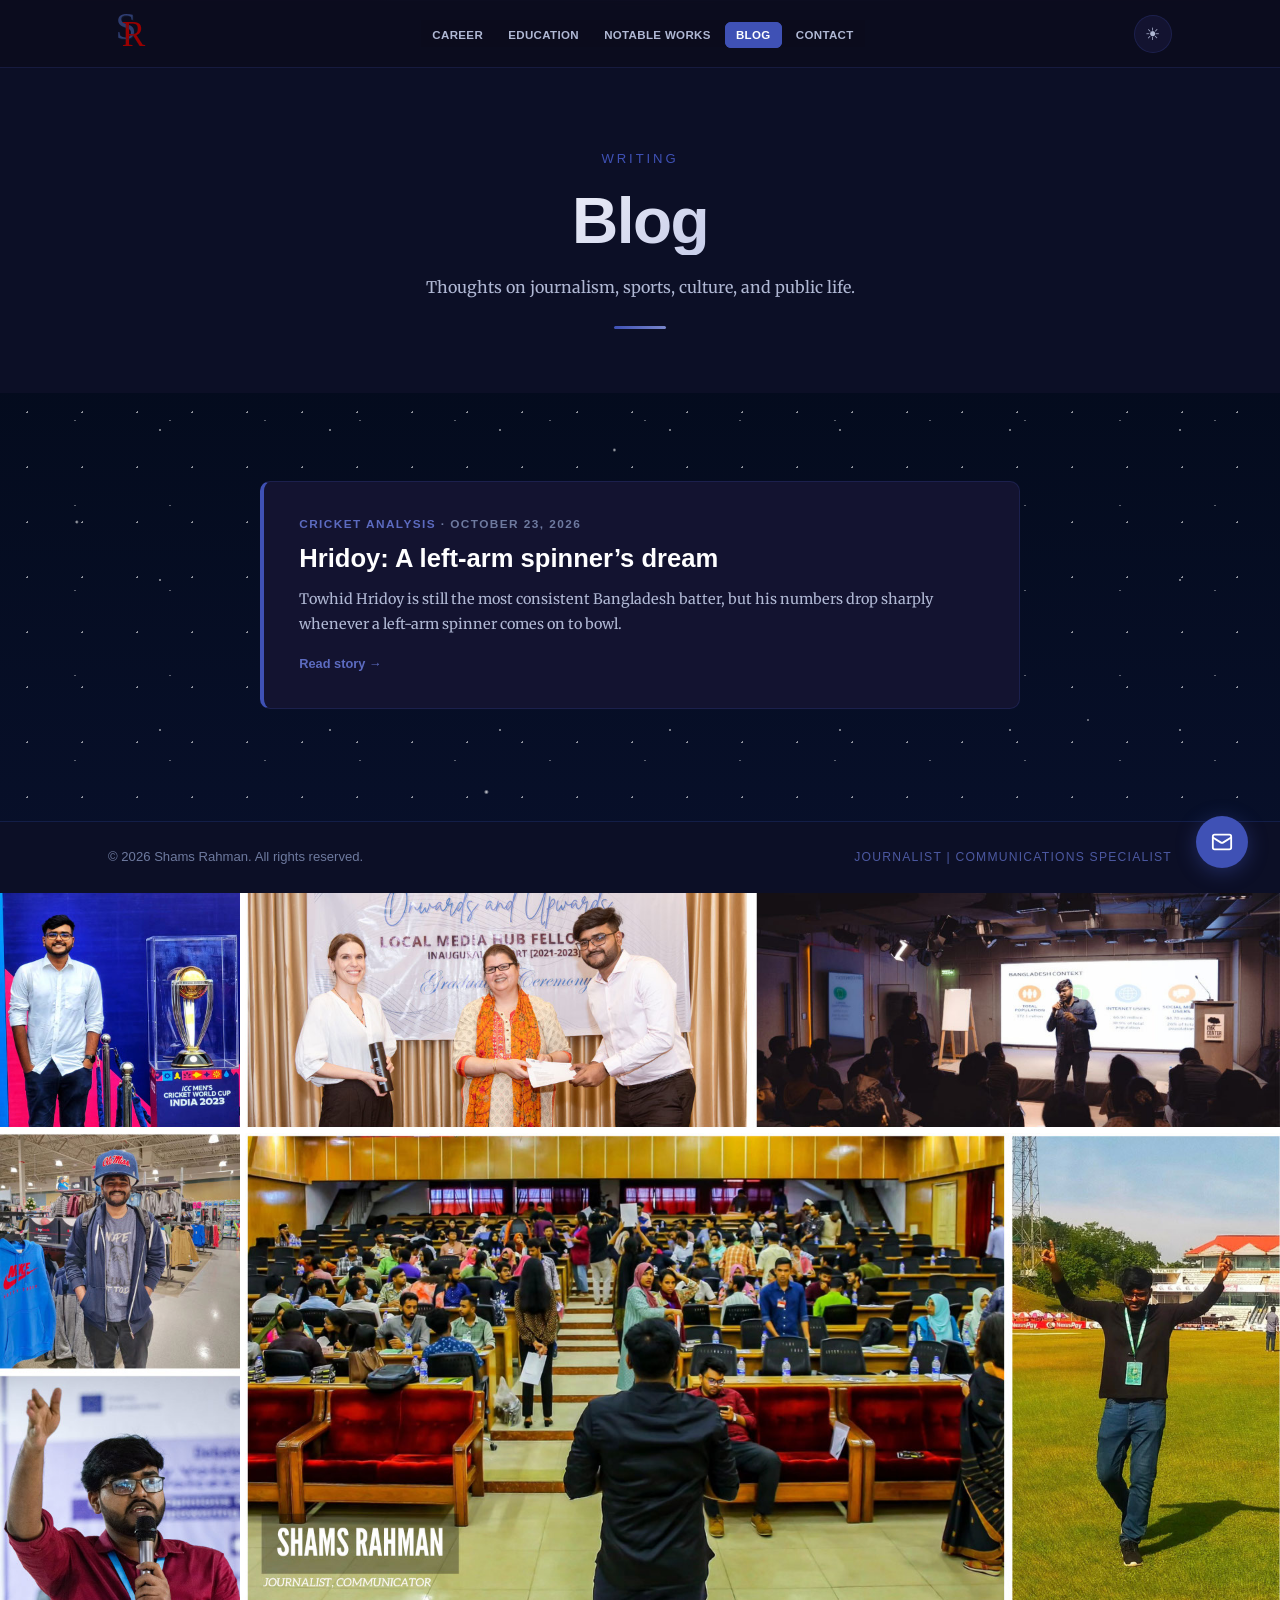
==== commit e90912a2: "Add files via upload" ====
--- a/blog.html
+++ b/blog.html
@@ -62,6 +62,75 @@
       margin:        1.5rem auto 0;
     }
 
+    /* ── Story list ───────────────────────────────────────── */
+    .post-list {
+      max-width:      760px;
+      margin:         0 auto;
+      display:        flex;
+      flex-direction: column;
+      gap:            1.5rem;
+    }
+
+    .post-card {
+      display:       block;
+      padding:       2rem 2.2rem;
+      background:    var(--bg-card);
+      border:        1px solid var(--border);
+      border-left:   4px solid var(--blue);
+      border-radius: var(--radius);
+      transition:    background var(--transition), border-color var(--transition),
+                     transform 0.2s, box-shadow 0.2s;
+    }
+    .post-card:hover {
+      background:   var(--bg-card-hover);
+      border-color: var(--border-hover);
+      border-left-color: var(--blue-light);
+      transform:    translateY(-3px);
+      box-shadow:   var(--shadow-blue);
+    }
+
+    .post-card__category {
+      font-family:    var(--font-caption);
+      font-size:      0.74rem;
+      font-weight:    600;
+      letter-spacing: 0.12em;
+      text-transform: uppercase;
+      color:          var(--blue-light);
+      margin-bottom:  0.5rem;
+    }
+
+    .post-card__date { color: var(--text-3); }
+
+    .post-card__title {
+      font-family:   var(--font-heading);
+      font-size:     clamp(1.25rem, 2.4vw, 1.6rem);
+      font-weight:   700;
+      line-height:   1.3;
+      color:         var(--text);
+      margin-bottom: 0.7rem;
+    }
+
+    .post-card__excerpt {
+      font-family: var(--font-body);
+      font-size:   0.9rem;
+      line-height: 1.75;
+      color:       var(--text-2);
+    }
+
+    .post-card__cta {
+      display:     inline-block;
+      margin-top:  1rem;
+      font-family: var(--font-caption);
+      font-size:   0.8rem;
+      font-weight: 600;
+      color:       var(--blue-light);
+    }
+    .post-card:hover .post-card__cta { color: var(--blue-lighter); }
+
+    @media (max-width: 480px) {
+      .post-card { padding: 1.5rem; }
+    }
+
     /* ── Coming Soon card ─────────────────────────────────── */
     .coming-soon-section {
       padding-bottom: 7rem;
@@ -150,7 +219,6 @@
           <li><a href="index.html#career"    class="nav__btn">Career</a></li>
           <li><a href="index.html#education" class="nav__btn">Education</a></li>
           <li><a href="index.html#works"     class="nav__btn">Notable works</a></li>
-          <li><a href="shams-tales.html"     class="nav__btn">The Shams Tales</a></li>
           <li><a href="blog.html"            class="nav__btn nav__btn--accent">Blog</a></li>
           <li><a href="index.html#contact"   class="nav__btn">Contact</a></li>
         </ul>
@@ -191,17 +259,16 @@
     <section class="section coming-soon-section">
       <div class="container">
 
-        <div class="coming-soon-wrap">
-          <div class="coming-soon-card">
-            <span class="coming-soon__icon">&#9998;</span>
-            <h2>Coming Soon</h2>
-            <p>
-              Blog posts and longer personal writing are on their way.
-              In the meantime, read my published work on
-              <a href="shams-tales.html" style="color: var(--blue-light); text-decoration: underline;">The Shams Tales</a>.
-            </p>
-            <a href="index.html" class="coming-soon__back">&#8592; Back to Portfolio</a>
-          </div>
+        <!-- Newest story first. Copy a post-card to list a new story. -->
+        <div class="post-list">
+
+          <a href="blog/towhid_hridoy.html" class="post-card">
+            <p class="post-card__category">Cricket Analysis <span class="post-card__date">&middot; October 23, 2026</span></p>
+            <h2 class="post-card__title">Hridoy: A left-arm spinner’s dream</h2>
+            <p class="post-card__excerpt">Towhid Hridoy is still the most consistent Bangladesh batter, but his numbers drop sharply whenever a left-arm spinner comes on to bowl.</p>
+            <span class="post-card__cta">Read story &#8594;</span>
+          </a>
+
         </div>
 
       </div>
--- a/style.css
+++ b/style.css
@@ -1532,6 +1532,96 @@
 .personal-card:hover .personal-card__cta { color: var(--blue-dark); }
 
 /* ================================================================
+   Thesis Section
+   ================================================================ */
+.thesis-wrap {
+  display:         flex;
+  align-items:     center;
+  justify-content: space-between;
+  gap:             2rem;
+  flex-wrap:       wrap;
+}
+
+.thesis-wrap {
+  flex-wrap: nowrap;
+}
+
+.thesis-wrap__title {
+  flex:        1;
+  min-width:   0;
+  font-family: var(--font-heading);
+  font-size:   clamp(1.5rem, 3vw, 2.2rem);
+  font-weight: 700;
+  line-height: 1.3;
+  color:       var(--text);
+}
+
+.thesis-details {
+  margin-top:     2rem;
+  display:        flex;
+  flex-direction: column;
+  gap:            1.1rem;
+  font-family:    var(--font-body);
+  font-size:      0.85rem;
+  line-height:    1.75;
+  color:          var(--text-2);
+}
+
+.thesis-details strong { font-weight: 700; color: var(--text); }
+
+.thesis-details__link {
+  color:           var(--blue-light);
+  text-decoration: underline;
+  word-break:      break-all;
+}
+.thesis-details__link:hover { color: var(--blue-lighter); }
+
+.thesis-abstract {
+  text-align:         justify;
+  display:            -webkit-box;
+  -webkit-box-orient: vertical;
+  -webkit-line-clamp: 3;
+  line-clamp:         3;
+  overflow:           hidden;
+}
+.thesis-abstract.expanded {
+  display:            block;
+  -webkit-line-clamp: unset;
+  line-clamp:         unset;
+}
+
+.thesis-abstract__toggle {
+  margin-top:  0.4rem;
+  padding:     0;
+  font-family: var(--font-caption);
+  font-size:   0.82rem;
+  font-weight: 700;
+  color:       var(--blue-light);
+}
+.thesis-abstract__toggle:hover { color: var(--blue-lighter); text-decoration: underline; }
+
+@media (max-width: 768px) {
+  .thesis-wrap { flex-wrap: wrap; }
+  .thesis-wrap__title { flex-basis: 100%; }
+}
+
+.thesis-wrap__actions {
+  display:     flex;
+  gap:         0.85rem;
+  flex-shrink: 0;
+  flex-wrap:   wrap;
+}
+
+[data-theme="dark"] .thesis-wrap__actions .btn--outline {
+  color:        #FFFFFF;
+  border-color: #FFFFFF;
+}
+[data-theme="dark"] .thesis-wrap__actions .btn--outline:hover {
+  background: #FFFFFF;
+  color:      var(--blue-dark);
+}
+
+/* ================================================================
    Resume Section
    ================================================================ */
 .resume-wrap {
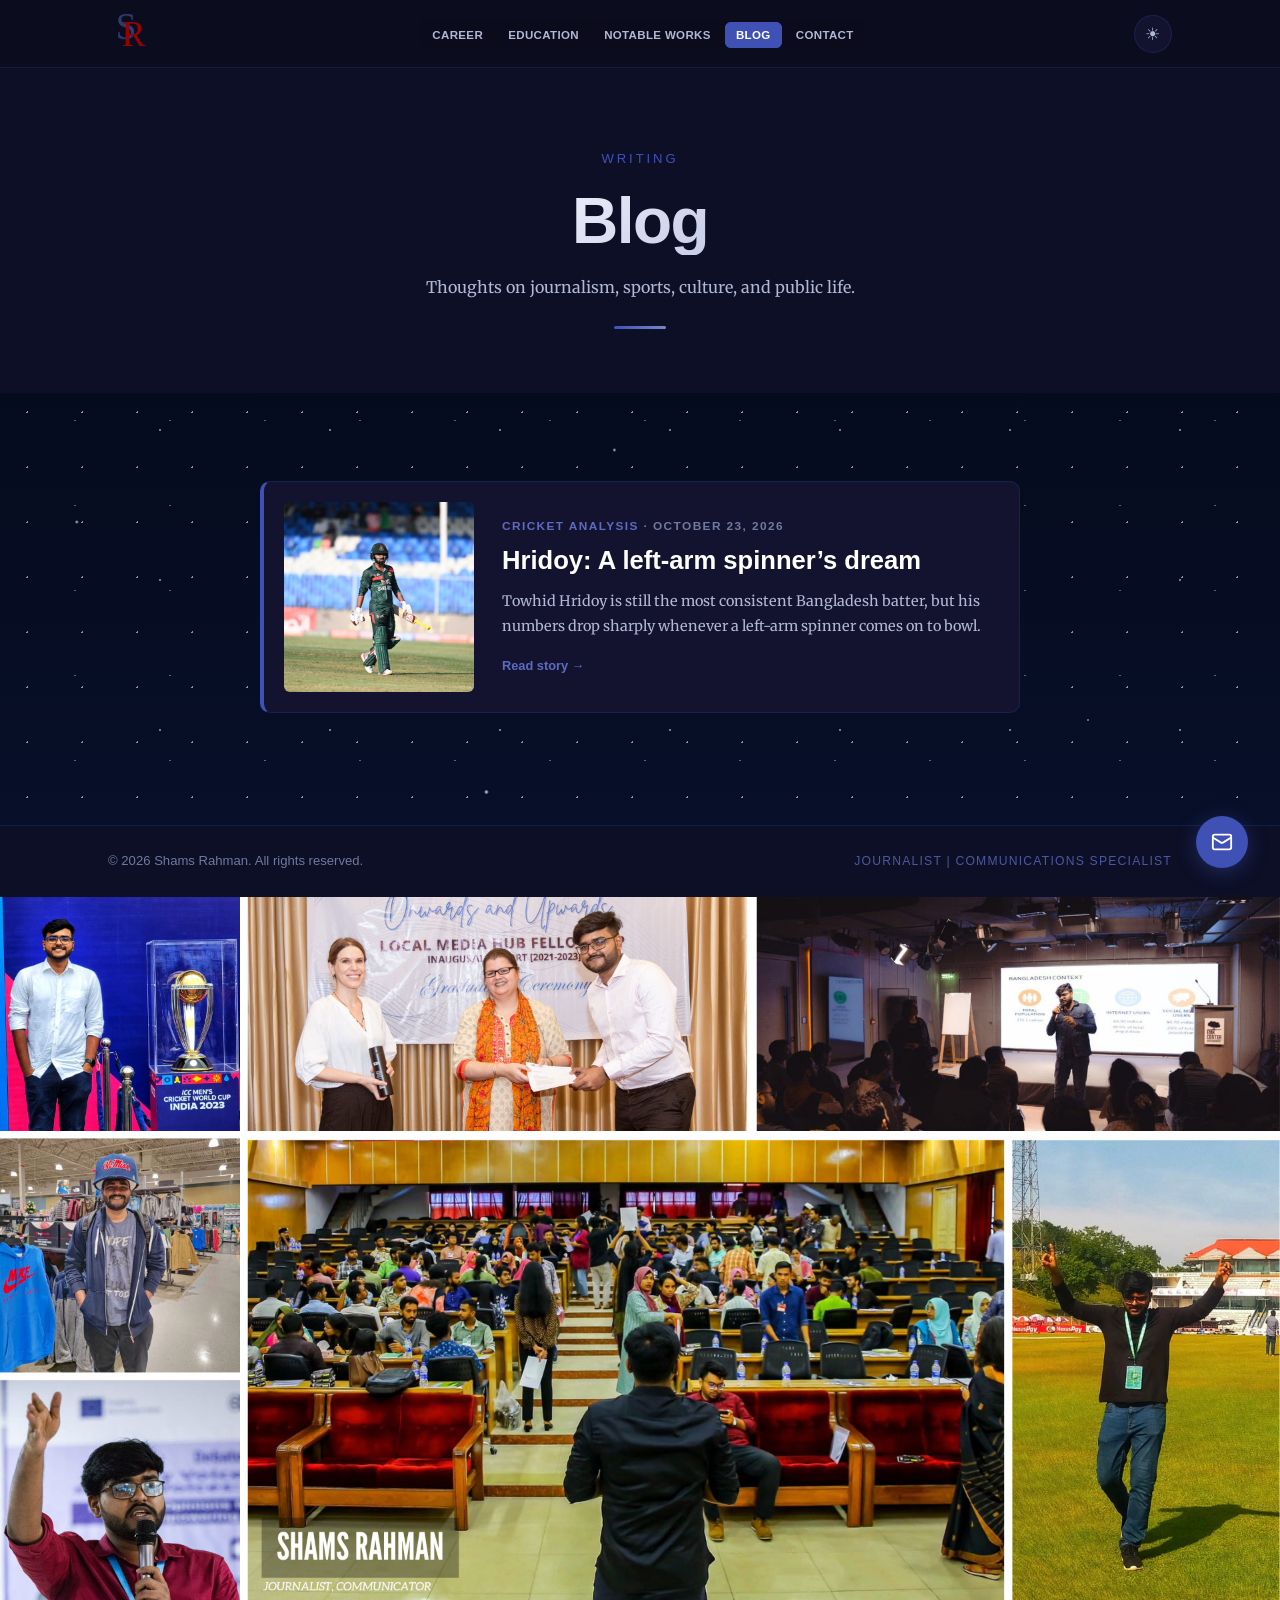
==== commit 279806a0: "Add photo to blog card, widen story photo, add scroll animations - Blog page: square story photo in " ====
--- a/blog.html
+++ b/blog.html
@@ -72,8 +72,10 @@
     }
 
     .post-card {
-      display:       block;
-      padding:       2rem 2.2rem;
+      display:       flex;
+      align-items:   center;
+      gap:           1.75rem;
+      padding:       1.25rem 2rem 1.25rem 1.25rem;
       background:    var(--bg-card);
       border:        1px solid var(--border);
       border-left:   4px solid var(--blue);
@@ -88,6 +90,25 @@
       transform:    translateY(-3px);
       box-shadow:   var(--shadow-blue);
     }
+
+    .post-card__img-wrap {
+      flex:          0 0 190px;
+      aspect-ratio:  1 / 1;
+      overflow:      hidden;
+      border-radius: var(--radius-sm);
+      background:    var(--blue-dim);
+    }
+
+    .post-card__img {
+      width:           100%;
+      height:          100%;
+      object-fit:      cover;
+      object-position: center 30%;
+      transition:      transform 0.35s ease;
+    }
+    .post-card:hover .post-card__img { transform: scale(1.05); }
+
+    .post-card__body { flex: 1; min-width: 0; }
 
     .post-card__category {
       font-family:    var(--font-caption);
@@ -127,8 +148,9 @@
     }
     .post-card:hover .post-card__cta { color: var(--blue-lighter); }
 
-    @media (max-width: 480px) {
-      .post-card { padding: 1.5rem; }
+    @media (max-width: 560px) {
+      .post-card { flex-direction: column; align-items: stretch; gap: 1.1rem; padding: 1rem 1rem 1.4rem; }
+      .post-card__img-wrap { flex-basis: auto; aspect-ratio: 5 / 4; }
     }
 
     /* ── Coming Soon card ─────────────────────────────────── */
@@ -244,12 +266,12 @@
     ══════════════════════════════════════════════════ -->
     <section class="section section--alt page-hero" id="page-top">
       <div class="container">
-        <p class="page-hero__eyebrow">Writing</p>
-        <h1 class="page-hero__title">Blog</h1>
-        <p class="page-hero__sub">
+        <p class="page-hero__eyebrow reveal">Writing</p>
+        <h1 class="page-hero__title reveal">Blog</h1>
+        <p class="page-hero__sub reveal">
           Thoughts on journalism, sports, culture, and public life.
         </p>
-        <div class="page-hero__rule"></div>
+        <div class="page-hero__rule reveal"></div>
       </div>
     </section>
 
@@ -259,15 +281,22 @@
     <section class="section coming-soon-section">
       <div class="container">
 
-        <!-- Newest story first. Copy a post-card to list a new story. -->
+        <!-- Newest story first. Copy a whole <div class="reveal">…</div> block to list a new story. -->
         <div class="post-list">
 
-          <a href="blog/towhid_hridoy.html" class="post-card">
-            <p class="post-card__category">Cricket Analysis <span class="post-card__date">&middot; October 23, 2026</span></p>
-            <h2 class="post-card__title">Hridoy: A left-arm spinner’s dream</h2>
-            <p class="post-card__excerpt">Towhid Hridoy is still the most consistent Bangladesh batter, but his numbers drop sharply whenever a left-arm spinner comes on to bowl.</p>
-            <span class="post-card__cta">Read story &#8594;</span>
-          </a>
+          <div class="reveal">
+            <a href="blog/towhid_hridoy.html" class="post-card">
+              <div class="post-card__img-wrap">
+                <img src="Towhid_Hridoy.jpg" alt="Towhid Hridoy walking off the field in Bangladesh kit" class="post-card__img" />
+              </div>
+              <div class="post-card__body">
+                <p class="post-card__category">Cricket Analysis <span class="post-card__date">&middot; October 23, 2026</span></p>
+                <h2 class="post-card__title">Hridoy: A left-arm spinner’s dream</h2>
+                <p class="post-card__excerpt">Towhid Hridoy is still the most consistent Bangladesh batter, but his numbers drop sharply whenever a left-arm spinner comes on to bowl.</p>
+                <span class="post-card__cta">Read story &#8594;</span>
+              </div>
+            </a>
+          </div>
 
         </div>
 
